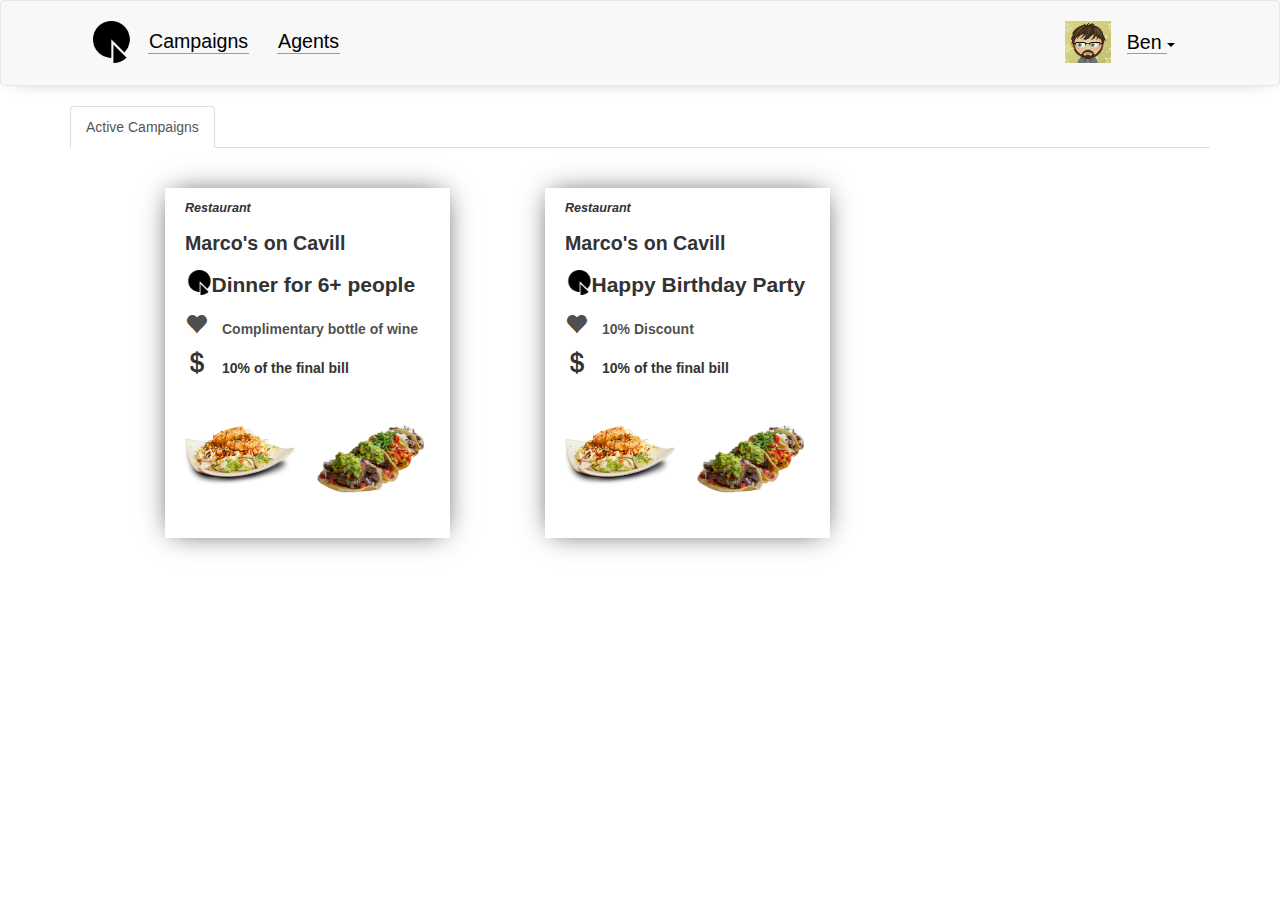
==== active-campaigns.html @ e12d7a88 "Active Camp page Created" ====
<!DOCTYPE html>
<html>
<head lang="en">
    <meta charset="UTF-8">
    <title></title>
    <link rel="stylesheet" type="text/css" href="css/bootstrap.min.css">
    <link rel="stylesheet" type="text/css" href="css/main.css">
    <script src="https://ajax.googleapis.com/ajax/libs/jquery/2.1.4/jquery.min.js"></script>
    <script src="js/bootstrap.min.js"></script>
</head>
<body>
<nav class="navbar navbar-default campaign-page-nav col-sm-12">
    <div class="container-fluid">
        <div class="row">
            <ul class="nav nav-pills">
                <li role="presentation" class="pull-left"><img class="logo" src="images/pie-chart-3-64x64.png"
                                                               alt="pie's business"/></li>
                <li role="presentation" class="pull-left">
                    <button class="btn"><a href="">Campaigns</a></button>
                </li>
                <li role="presentation" class="pull-left">
                    <button class="btn"><a href="">Agents</a></button>
                </li>
                <li role="presentation" class="dropdown pull-right">
                    <a class="dropdown-toggle" data-toggle="dropdown" href="#" role="button" aria-haspopup="true"
                       aria-expanded="false">
                        <button class="btn">
                            <span class="dd-span">Ben    </span><span class="caret"></span>
                        </button>
                    </a>
                    <ul class="dropdown-menu">
                        <li><a href="">Profile</a></li>
                        <li><a href="">Account</a></li>
                        <li><a href="">Support</a></li>
                        <li><a href="">Switch to Agent</a></li>
                        <li><a href="">Log Out</a></li>
                    </ul>
                </li>
                <li role="presentation" class="pull-right"><img src="images/avatar.png" alt="avatar"/></li>
            </ul>
        </div>
    </div>
</nav>
<div class="container">
    <ul class="nav nav-tabs" role="tablist">
        <li role="presentation" class="active pull-left">
            <a href="#active-campaigns" aria-controls="campaign-info" role="tab" data-toggle="tab">Active Campaigns</a>
        </li>
    </ul>
    <div class="tab-content">
        <!-- ************ CE-FORM ***********-->
        <div role="tabpanel" class="tab-pane active" id="active-campaigns">
            <div class="active-campaigns-list">
                <div class="col-sm-3 col-sm-offset-1 campaign-thumbnail">
                    <a class="thumbnail-link" href="">Click to edit</a>
                    <div class="place">Restaurant</div>
                    <div class="place-name">Marco's on Cavill</div>
                    <div class="title">
                        <div class="logo"></div>
                        Dinner for 6+ people
                    </div>
                    <div class="special">
                        <span class="glyphicon glyphicon-heart"></span>Complimentary bottle of wine
                    </div>
                    <div class="reward">
                        <span class="glyphicon glyphicon-usd"></span>10% of the final bill
                    </div>
                    <div class="images">
                        <img src="images/food-picture-1.png" alt=""/>
                        <img src="images/food-picture-2.png" alt=""/>
                    </div>

                </div>
                <div class="col-sm-3 col-sm-offset-1 campaign-thumbnail">
                    <a class="thumbnail-link" href="">Click to edit</a>

                    <div class="place">Restaurant</div>
                    <div class="place-name">Marco's on Cavill</div>
                    <div class="title">
                        <div class="logo"></div>
                        Happy Birthday Party
                    </div>
                    <div class="special">
                        <span class="glyphicon glyphicon-heart"></span>10% Discount
                    </div>
                    <div class="reward">
                        <span class="glyphicon glyphicon-usd"></span>10% of the final bill
                    </div>
                    <div class="images">
                        <img src="images/food-picture-1.png" alt=""/>
                        <img src="images/food-picture-2.png" alt=""/>
                    </div>
                </div>
            </div>
        </div>
    </div>
</div>
</body>
</html>
---- css/main.css ----
* {
    font-size: 14px;
}
/*input:focus {
    box-shadow: inset 1px 1px 1px 1px #3DBFD9;
    background: transparent;
    border: 1px solid #7b7b7b;
}*/

/***************** MAIN-PAGE ************************/

/*************** MENU ******************/
nav {
    background: transparent;
    box-shadow: 1px 1px 20px -13px;
}
nav .row {
    padding: 20px 0;
}
nav button, nav button a {
    color: #000;
    -webkit-transition: all 0.35s;
    -moz-transition: all 0.35s;
    -ms-transition: all 0.35s;
    -o-transition: all 0.35s;
    transition: all 0.35s;
    border-radius: 0;
    width: 100%;
    height: 100%;
    background: transparent;
}
nav button a, .main-page-nav button span {
    border-bottom: 1px solid #3DBFD9;
    -webkit-transition: all 0.35s;
    -moz-transition: all 0.35s;
    -ms-transition: all 0.35s;
    -o-transition: all 0.35s;
    transition: all 0.35s;
    font-size: 1.4em;
}
nav button:hover a, nav button:hover span {
    border-bottom-color: transparent;
    color: #fff;
}
nav button:hover {

    background-color: #3DBFD9;

}
nav .main-menu-login, nav .main-menu-faq {
    width: 80px;
}
nav img {
    height: 42px;
}
/*************** PICTURE ***************/
.tasty-pie {
    height: 500px;
}
/****************List**************/
.pros-cons-block ol {
    padding-left: 17px;
}
/************** LOGIN FORM *************/
@media (min-width: 768px) {
    .modal-dialog {
        width: 700px;
    }
}
.modal-header {
    background: #3DBFD9;
    color: #fff;
}
.modal-header .close {
    opacity: 1;
}
.modal-header .close span {
    color: #fff;
    font-size: 1.4em;
}
.modal-body {
   /* padding: 0;*/
}
.modal-body .form-container {
    padding: 20px;
}
.modal-body .form-container:last-of-type {
    border-left: 1px solid rgba(61, 68, 68, 0.54);
}
.modal-body form input {
    width: 100%;
}
.modal-body form input:first-of-type {
    margin-top: 20px;
}
#phase-status {
    margin: 0;
}
#phase-switcher {
    color: #337AB7;
    cursor: pointer;
}
#phase-switcher:hover {
    text-decoration: underline;
}

#form-email-msg-box, #form-password-msg-box {
    height: 45px;
}
.error-box {
    font-size: 1em;
    color: #ff4d2d;
    -webkit-transition: all 0.35s;
    -moz-transition: all 0.35s;
    -ms-transition: all 0.35s;
    -o-transition: all 0.35s;
    transition: all 0.35s;
}

.error-box:last-of-type {

}
.btn-primary {
    background-color: #3DBFD9;
    border-color: #3DBFD9;
}
.btn-primary:hover {
    background-color: #339bd9;
    border-color: #339bd9;
}
.msg-box {

    font-size: 1em;
    color: white;
    -webkit-transition: all .3s;
    -moz-transition: all .3s;
    -ms-transition: all .3s;
    -o-transition: all .3s;
    transition: all .3s;
    margin-left: 5px;
}

.msg-box:last-of-type {

}
input.error {
    color: #DD6262);
    border-color: #DD6262;
}
/***********CAMPAIGN-PAGE*****************/

.campaign-page-title {
    margin-bottom: 50px;
}
/*****************MENU********************/

nav.campaign-page-nav .row {
    padding: 20px 75px;
}
nav ul.nav li a {
    padding: 1px;
}
nav ul.nav li a button span {
    font-size: 1.4em;
}
nav ul.nav li a:hover button span {
    color: #fff;
}
ul.nav ul.dropdown-menu {
    padding-top: 10px;
}
ul.nav ul.dropdown-menu li a{
    padding: 20px 10px;
    text-align: center;
}
ul.nav li.dropdown span.dd-span {
    border-bottom: 1px solid #3DBFD9;
}
/*****************THUMBNAILS*********************/
.campaign-create-button {
    position: relative;
    border: 3px solid #333;
    padding: 3px;
    text-align: center;

}

.campaign-create-button a {
    position: absolute;
    color: transparent;
    width: 100%;
    height: 100%;
    left: 0;
    z-index: 2;
}
.campaign-create-button:hover {
}
.campaign-create-button:hover div {
    height: 98%;
    padding-top: 40%;
    font-size: 2em;
}

.campaign-create-button div {
    position: absolute;
    background: #333;
    font-weight: 600;
    font-size: 1.6em;
    bottom: 3px;
    width: 98%;
    color: #fff;
    padding: 5px;
    text-align: center;
    height: 40px;
    -webkit-transition: all .4s ease-out;
    -moz-transition:    all .4s ease-out;
    -ms-transition:     all .4s ease-out;
    -o-transition:      all .4s ease-out;
    transition:         all .4s ease-out;

}
.campaign-create-button i.glyphicon {
    margin-top: 100px;
    margin-bottom: 90px;
    font-size: 3em;
    color: #47D454;
}
.campaign-thumbnail {
    font-weight: 600;
    box-shadow: 0 0 27px -7px;
    position: relative;
    margin-bottom: 30px;
}
.campaign-thumbnail > div {
    margin: 12px 5px;
}
.campaign-thumbnail > a.thumbnail-link {
    position: absolute;
    width: 100%;
    height: 100%;
    z-index: 2;
    left: 0;
    color: transparent;
    -webkit-transition: all .2s;
    -moz-transition: all .2s;
    -ms-transition: all .2s;
    -o-transition: all .2s;
    transition: all .2s;
    text-decoration: none;
    font-size: 2em;
    text-align: center;
    padding-top: 40%;
}

.campaign-thumbnail > a.thumbnail-link:hover {
    color: #fff;
    background: rgba(61, 191, 217, 0.60);
}
.campaign-thumbnail .title {
    font-weight: 600;
    font-size: 1.5em;
}
.campaign-thumbnail .title .logo{
    background: url("../images/pie-chart-3-64x64.png") no-repeat;
    background-size: contain;
    width: 10%;
    height: 30px;
    float: left;
    margin-left: 2px;
}
.campaign-thumbnail .glyphicon {
    font-size: 1.6em;
    margin-right: 15px;
}
.campaign-thumbnail .special {
    color: rgba(0, 0, 0, 0.71);
}
.campaign-thumbnail .images img {
    width: 45%;
}
.campaign-thumbnail .images img:first-child {
    margin-right: 7%;
}
.campaign-thumbnail .images {
    margin-top: 40px;
}

.campaign-thumbnail-empty {
    background: url("../images/pie-chart-3-64x64.png") no-repeat center;
    height: 280px;
    display: none;
}
.campaign-thumbnail, .campaign-create-button {
    height: 300px;
}

/*******************CAMPAIGN-EDITOR************************/
.editor-container  form, .editor-container  form * {
    width: 100%;
}
.caret {
    width: auto;
}
.ce-description label{
    margin-top: 40px;
    margin-bottom: 10px;
}
.ce-description .tip-field {
    font-size: 0.9em;
    font-style: oblique;
    margin-top: 5px;
}
.ce-description input, .ce-description textarea {
    width: 100%;
}
.reward-block {
    margin-top: 15px;
    padding: 30px;
}
.reward-block .title {
    margin: 30px 0;
    font-size: 1.5em;
    font-weight: 600;
}
.reward-block .reward-input {
    position: relative;
    height: 34px;
}
.reward-block > .input-group-btn {
    padding-top: 20px;
}
.reward-block .reward-input input {
    z-index: 2;
    background: transparent;
    position: relative;
    height: 34px;
    margin-left: 20px;
    border: 1px solid #3DBFD9;
    line-height: normal;
    font-size: 1.7em;
    width: 33%;
    padding: 0 15px;
}
.reward-block .reward-input .currency {
    position: absolute;
    right: 65%;
    text-align: right;
    width: auto;
    height: 100%;
    z-index: 0;
    top: 0;
    font-size: 1.7em;
    margin-left: 20px;
    color: #928A8A;
}
#campaign-info form .checkbox-wrapper {
    margin: 15px 0;
    padding: 30px;
}
#campaign-info form .checkbox-wrapper span:first-of-type {
    font-weight: 600;
    font-size: 1.8em;
}
#campaign-info form .checkbox-wrapper span:last-of-type {
    font-size: 0.9em;
    font-style: oblique;
}
#campaign-info form .checkbox-wrapper .checkbox-div {
    display: table-cell;
    padding: 0 15px;
}

#campaign-info form .ce-images img {
    height: 60px;
    margin: 0 20px;
}
#campaign-info form .finish button {
    height: 80px;
    width: 70%;
    text-align: center;
}
#campaign-info form .finish button {
    color: #3DBFD9;
    background: transparent;
    -webkit-transition: all .4s;
    -moz-transition: all .4s;
    -ms-transition: all .4s;
    -o-transition: all .4s;
    transition: all .4s;
    height: 100%;
    width: 100%;
}

#campaign-info form .finish:hover button  {
    background: #3DBFD9;
    color: white;
}
#campaign-info form .finish button i {
    font-size: 2em;
}

#campaign-info form .upload-info {
    font-size: 1.4em;
}

#leads .title {
    font-size: 2em;
    color: #3DBFD9;
    font-weight: 600;
    margin-bottom: 20px;
}

#leads .subtitle {
    font-size: 1.2em;
    border-bottom: 1px solid #c0c0c0;
}

#leads ul.users li {
    font-size: 1.3em;
    cursor: pointer;
    padding: 6px 15px;
}
#leads ul.users li:hover {
    background: rgba(61, 191, 217, 0.40);
}
#leads ul.users li.active {
    background: rgba(61, 191, 217, 0.40);
}

#leads .details {
    padding: 20px;
}
#leads .details .info-block {
    background: rgba(61, 191, 217, 0.31);
    border-radius: 10px;
    padding: 20px;
}

#leads .details .info-block span:nth-of-type(odd) {
    margin-right: 10px;
}
#leads .details .close-lead-btn {
    margin-top: 20px;
}
#leads .popover-content .btn-success span:last-of-type {
    font-size: 0.8em;
    font-style: oblique;
}
#leads .popover-content .btn {
    width: 110px;
    height: 55px;
}
#leads .popover .arrow {
    top: 50% !important;
}
#leads .popover {
    top: 110px !important;
}
#leads .request {
    margin-top: 75px;
}
#leads .request label {
    font-size: 1.8em;
    font-weight: 500;
}
#leads .request textarea {
    border-radius: 20px;
    border: 1px solid #3DBFD9;
    margin-top: 20px;
    padding: 20px;
}

#leads .request .finish button {
    text-align: center;
    margin-top: 20px;
    color: #3DBFD9;
    background: transparent;
    -webkit-transition: all .4s;
    -moz-transition: all .4s;
    -ms-transition: all .4s;
    -o-transition: all .4s;
    transition: all .4s;
    height: 55px;
    width: 160px;
}

#leads .request .finish:hover button  {
    background: #3DBFD9;
    color: white;
}
#leads .request .finish button i {
    font-size: 2em;
}

/**************** ACTIVE CAMPAIGNS *********************/
.active-campaigns-list {
    margin-top: 40px;
}
.active-campaigns-list .campaign-thumbnail .place {
    font-size: .9em;
    font-style: oblique;
}
.active-campaigns-list .campaign-thumbnail .place-name {
    font-size: 1.4em;
}
.active-campaigns-list .campaign-thumbnail {
    height: 350px;
}
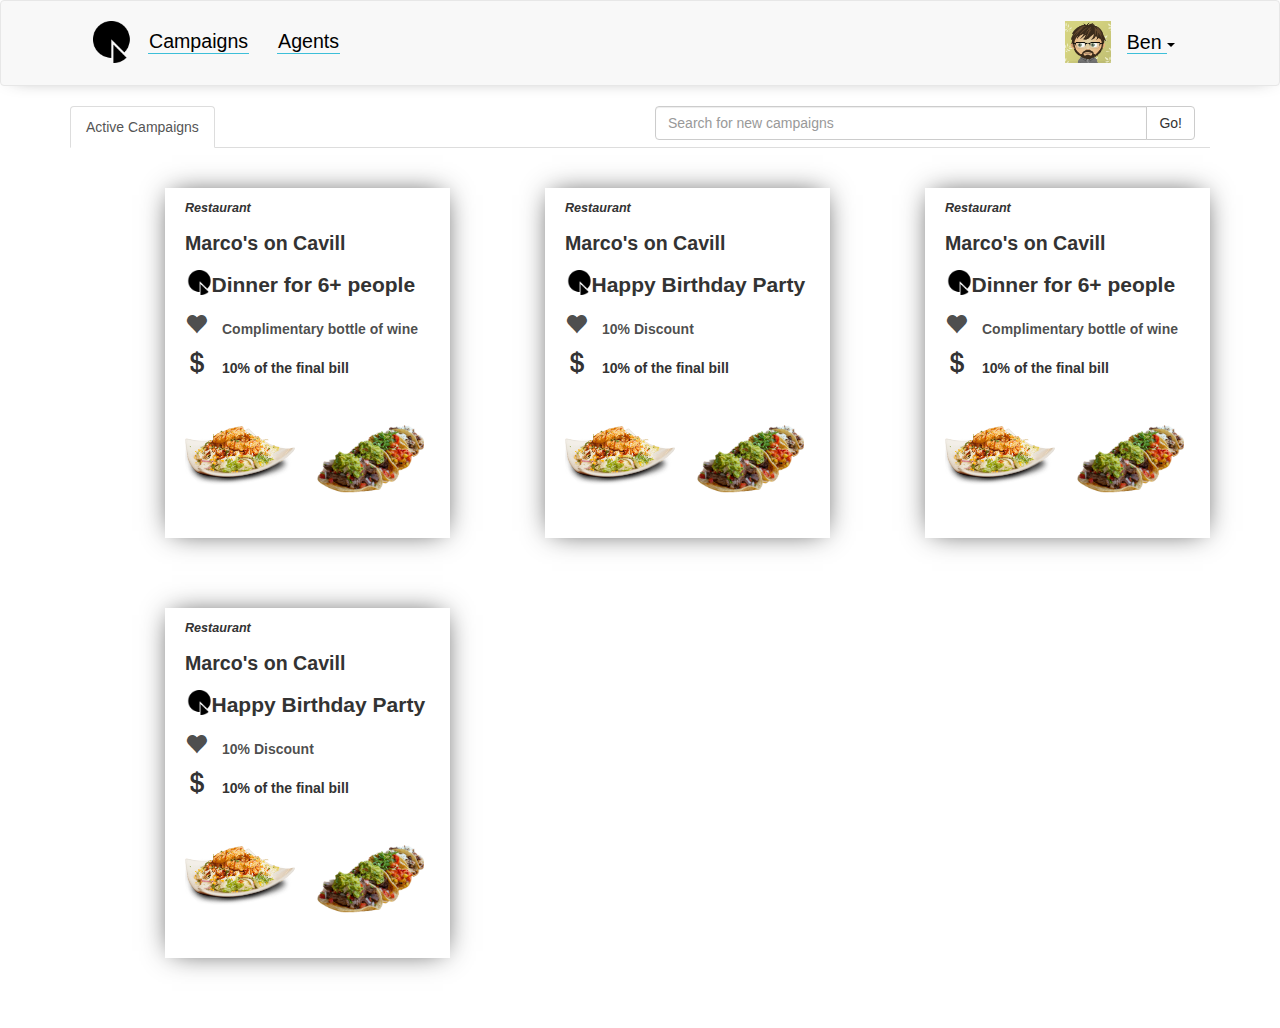
==== commit 5518ee41: "active campaigns page complete" ====
--- a/active-campaigns.html
+++ b/active-campaigns.html
@@ -46,6 +46,17 @@
         <li role="presentation" class="active pull-left">
             <a href="#active-campaigns" aria-controls="campaign-info" role="tab" data-toggle="tab">Active Campaigns</a>
         </li>
+        <li role="presentation" class="col-sm-6 pull-right">
+            <div class="">
+                <div class="input-group">
+                    <input type="text" class="form-control" placeholder="Search for new campaigns">
+                     <span class="input-group-btn">
+                       <button class="btn btn-default" type="button">Go!</button>
+                     </span>
+                </div>
+                <!-- /input-group -->
+            </div>
+        </li>
     </ul>
     <div class="tab-content">
         <!-- ************ CE-FORM ***********-->
@@ -53,6 +64,48 @@
             <div class="active-campaigns-list">
                 <div class="col-sm-3 col-sm-offset-1 campaign-thumbnail">
                     <a class="thumbnail-link" href="">Click to edit</a>
+
+                    <div class="place">Restaurant</div>
+                    <div class="place-name">Marco's on Cavill</div>
+                    <div class="title">
+                        <div class="logo"></div>
+                        Dinner for 6+ people
+                    </div>
+                    <div class="special">
+                        <span class="glyphicon glyphicon-heart"></span>Complimentary bottle of wine
+                    </div>
+                    <div class="reward">
+                        <span class="glyphicon glyphicon-usd"></span>10% of the final bill
+                    </div>
+                    <div class="images">
+                        <img src="images/food-picture-1.png" alt=""/>
+                        <img src="images/food-picture-2.png" alt=""/>
+                    </div>
+
+                </div>
+                <div class="col-sm-3 col-sm-offset-1 campaign-thumbnail">
+                    <a class="thumbnail-link" href="">Click to edit</a>
+
+                    <div class="place">Restaurant</div>
+                    <div class="place-name">Marco's on Cavill</div>
+                    <div class="title">
+                        <div class="logo"></div>
+                        Happy Birthday Party
+                    </div>
+                    <div class="special">
+                        <span class="glyphicon glyphicon-heart"></span>10% Discount
+                    </div>
+                    <div class="reward">
+                        <span class="glyphicon glyphicon-usd"></span>10% of the final bill
+                    </div>
+                    <div class="images">
+                        <img src="images/food-picture-1.png" alt=""/>
+                        <img src="images/food-picture-2.png" alt=""/>
+                    </div>
+                </div>
+                <div class="col-sm-3 col-sm-offset-1 campaign-thumbnail">
+                    <a class="thumbnail-link" href="">Click to edit</a>
+
                     <div class="place">Restaurant</div>
                     <div class="place-name">Marco's on Cavill</div>
                     <div class="title">
--- a/css/main.css
+++ b/css/main.css
@@ -229,7 +229,7 @@
     font-weight: 600;
     box-shadow: 0 0 27px -7px;
     position: relative;
-    margin-bottom: 30px;
+    margin-bottom: 70px;
 }
 .campaign-thumbnail > div {
     margin: 12px 5px;
@@ -505,4 +505,7 @@
 }
 .active-campaigns-list .campaign-thumbnail {
     height: 350px;
+}
+.active-campaigns-list .campaign-thumbnail a {
+    padding-top: 50%;
 }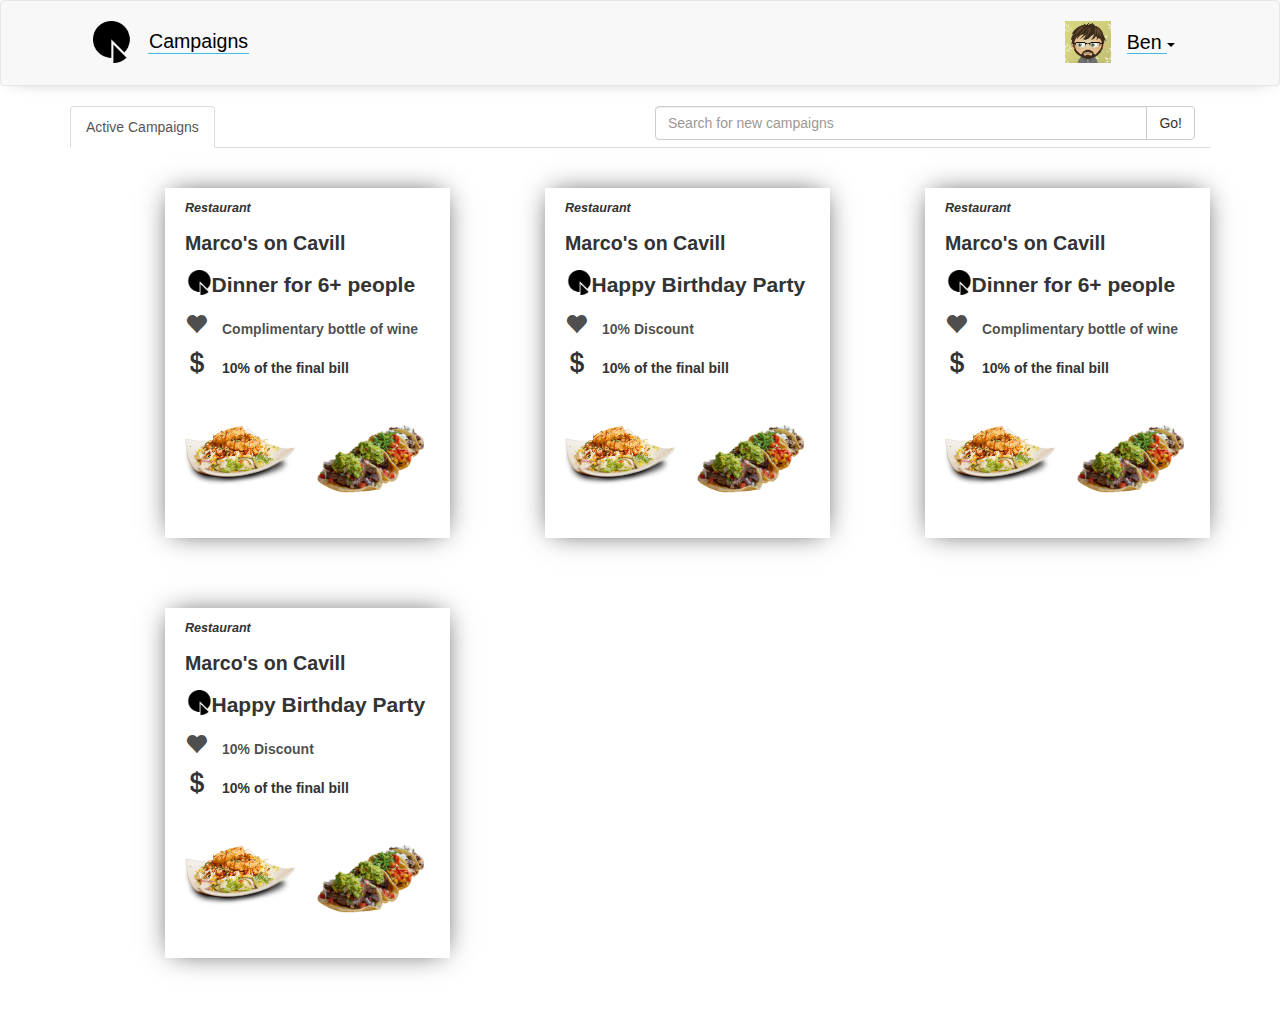
==== commit f35a7455: "Small update" ====
--- a/active-campaigns.html
+++ b/active-campaigns.html
@@ -17,9 +17,6 @@
                                                                alt="pie's business"/></li>
                 <li role="presentation" class="pull-left">
                     <button class="btn"><a href="">Campaigns</a></button>
-                </li>
-                <li role="presentation" class="pull-left">
-                    <button class="btn"><a href="">Agents</a></button>
                 </li>
                 <li role="presentation" class="dropdown pull-right">
                     <a class="dropdown-toggle" data-toggle="dropdown" href="#" role="button" aria-haspopup="true"
